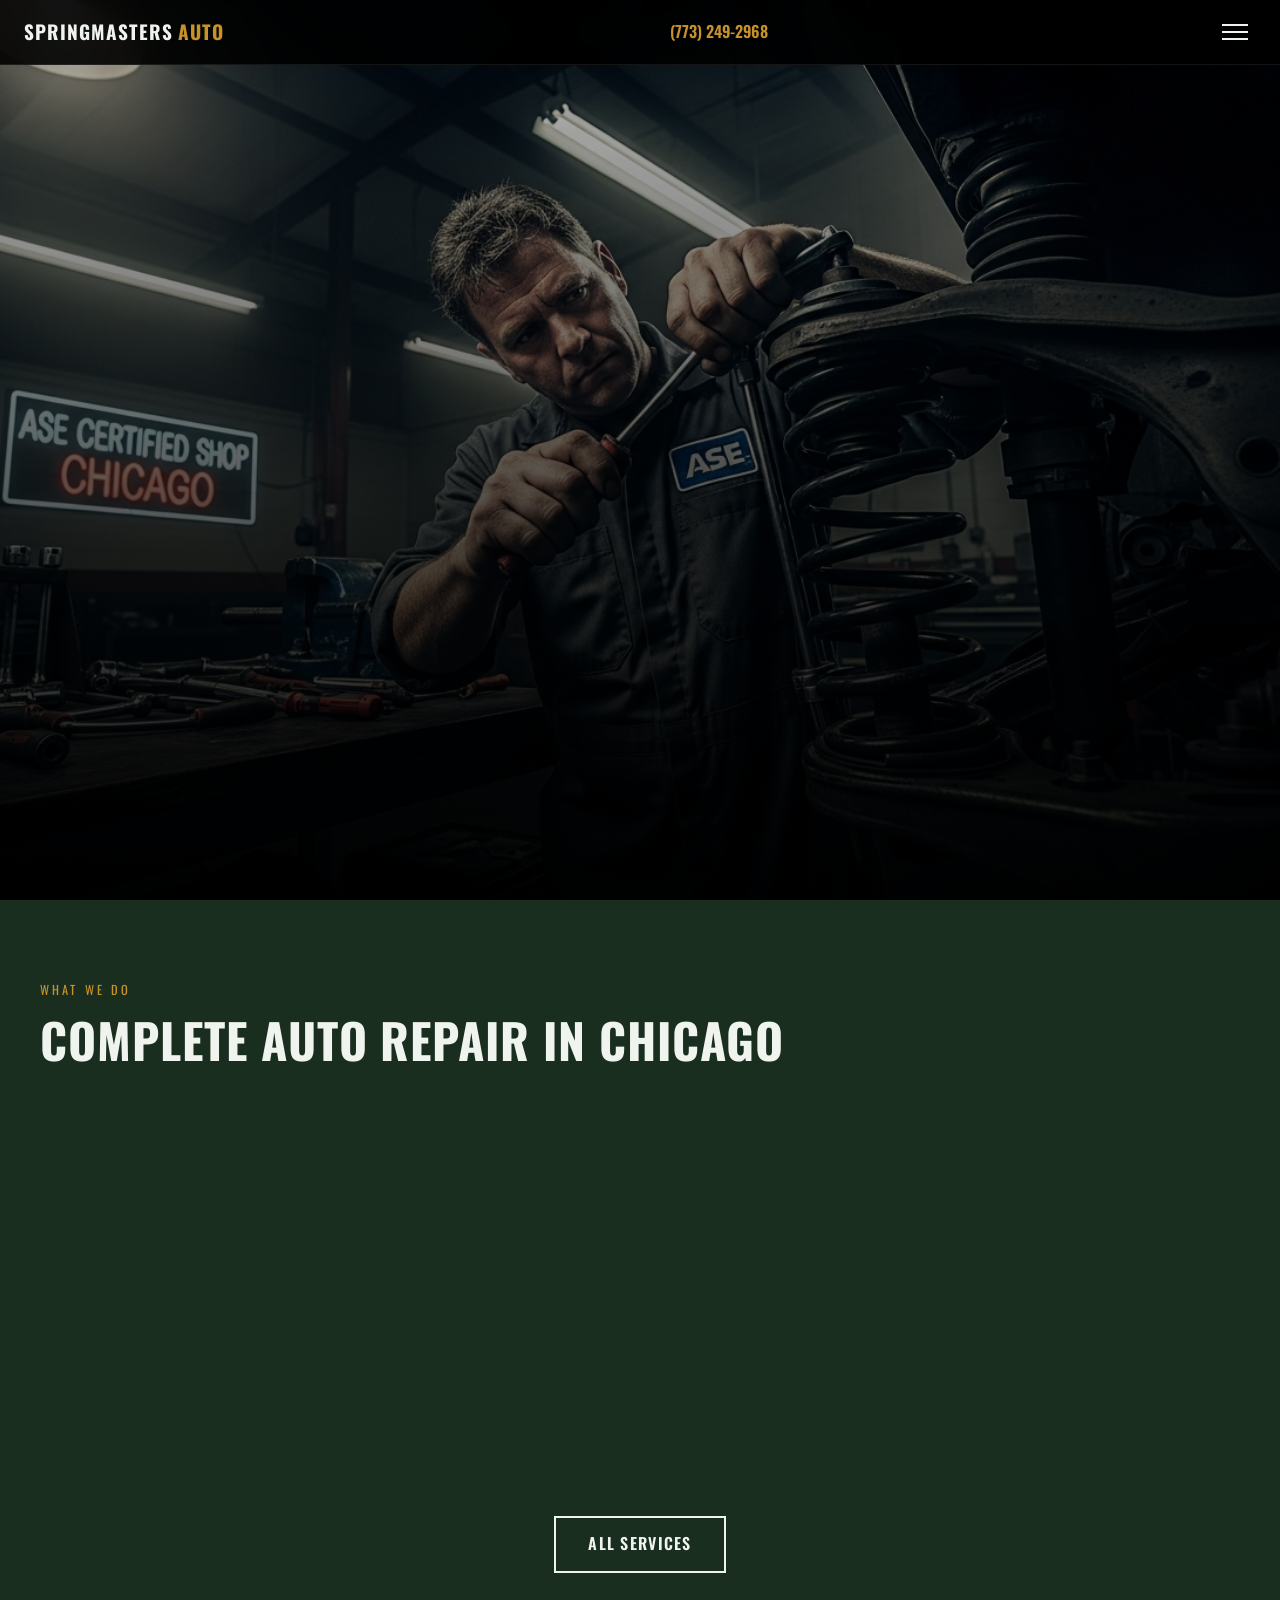
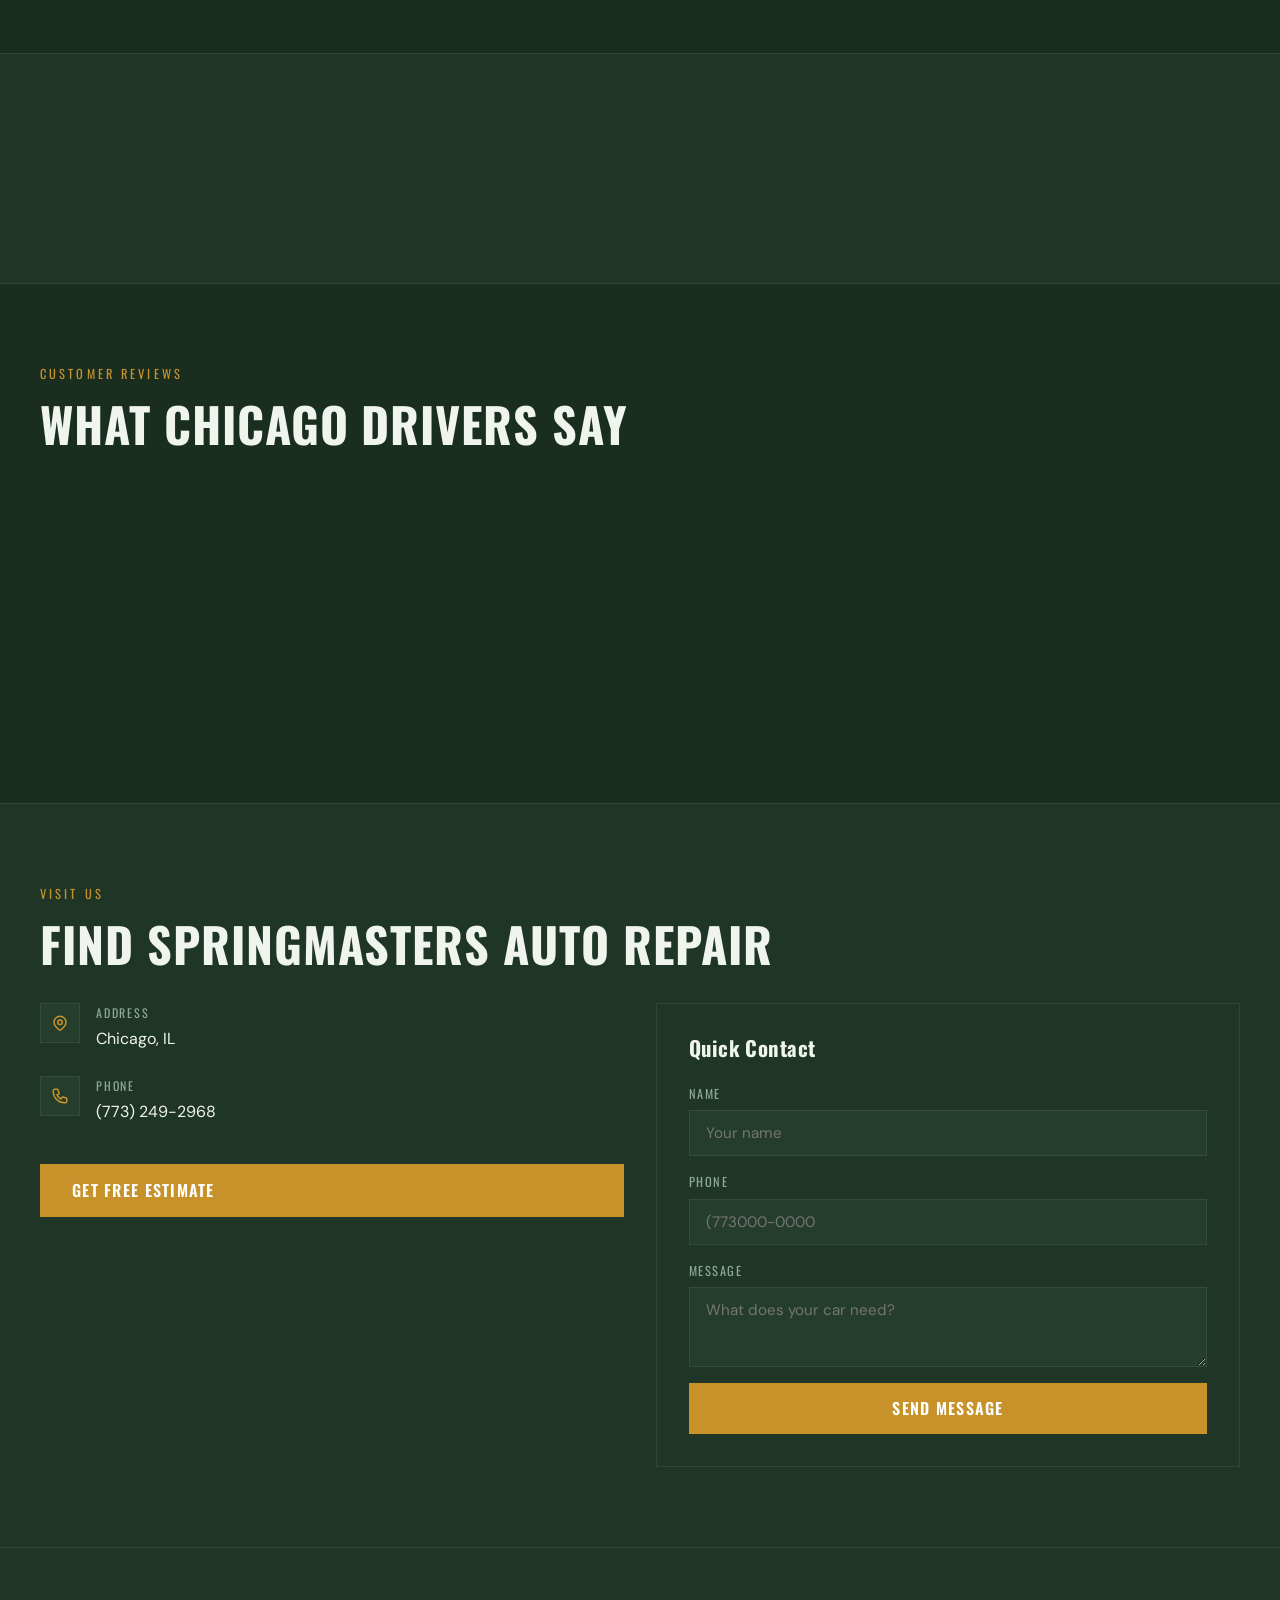
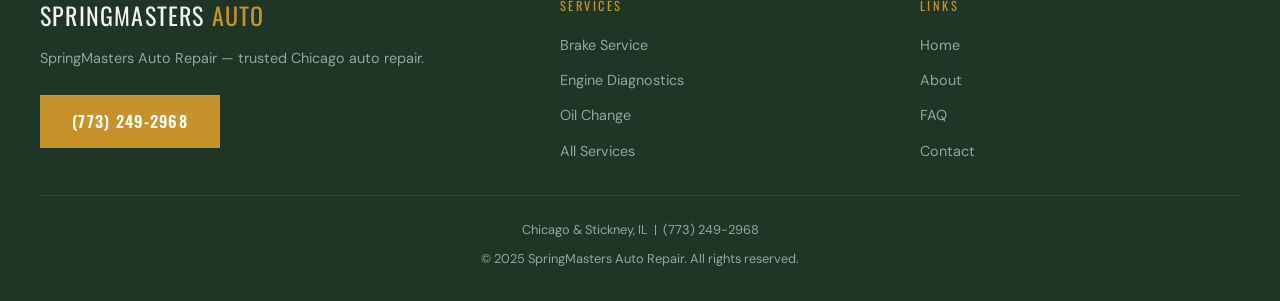
==== index.html @ 3fdfe179 "feat: website rebuild for springmasters-auto" ====
<!DOCTYPE html>
<!--
DESIGN SYSTEM — SpringMasters Auto Repair
Niche: Auto Repair (Trades)
Color: Full-bleed hero, Chicago trades palette
Nav: Hamburger drawer
Hero: Roll 4 — Editorial full-bleed image
Motion: Roll 2 — Staggered float-up
Sections: Roll 1 — Hero → Services → Stats → Testimonials → FAQ preview → Contact
Die 6 Layout: Roll 1
-->
<html lang="en">
<head>
  <meta charset="UTF-8"><meta name="viewport" content="width=device-width, initial-scale=1.0">
  <title>Auto Repair Chicago | SpringMasters Auto Repair</title>
  <meta name="description" content="SpringMasters Auto Repair — Chicago's trusted auto repair since 1995. ASE certified, honest estimates, same-day service available. Call (773) 249-2968.">
  <meta property="og:title" content="SpringMasters Auto Repair | Chicago, IL Auto Repair"><meta property="og:description" content="Chicago's trusted auto repair since 1995.">
  <meta property="og:url" content="https://oh-ashen-one.github.io/springmasters-auto/">
  <meta property="og:image" content="assets/hero-main.jpg">
  <link rel="canonical" href="https://oh-ashen-one.github.io/springmasters-auto/">
  <link rel="preconnect" href="https://fonts.googleapis.com">
  <link href="https://fonts.googleapis.com/css2?family=Oswald:wght@400;600;700&family=DM+Sans:wght@400;500&display=swap" rel="stylesheet">
  <link rel="stylesheet" href="css/styles.css">
  <script type="application/ld+json">{"@context":"https://schema.org","@type":"AutoRepair","name":"SpringMasters Auto Repair","telephone":"(773) 249-2968","address":{"@type":"PostalAddress","streetAddress":"Chicago","addressLocality":"Chicago","addressRegion":"IL"},"openingHours":"Mo-Fr 08:00-17:30","description":"SpringMasters Auto Repair — Chicago auto repair since 1995. ASE certified.","areaServed":"Chicago, IL"}</script>
</head>
<body>
  <nav class="site-nav"><a href="index.html" class="nav-logo">SpringMasters <span>Auto</span></a><span class="nav-phone-header">(773) 249-2968</span><button class="hamburger" aria-label="Open menu"><span></span><span></span><span></span></button></nav>
  <div class="nav-drawer"><a href="index.html">Home</a><a href="services/index.html">Services</a><a href="about.html">About</a><a href="faq.html">FAQ</a><a href="contact.html">Contact</a><a href="tel:7732492968" class="nav-cta btn btn-primary">(773) 249-2968</a></div>
  <section class="hero">
    <div class="hero-bg"></div>
    <div class="hero-overlay"></div>
    <div class="hero-content">
      <p class="hero-eyebrow">Chicago's Trusted Auto Repair Since 1995</p>
      <h1>Chicago's <span>Trusted</span><br>Auto Repair</h1>
      <p class="hero-sub">ASE certified technicians. Honest estimates. 30+ years serving Chicago drivers. Same-day service available on most repairs.</p>
      <div class="hero-ctas">
        <a href="tel:7732492968" class="btn btn-primary">Call (773) 249-2968</a>
        <a href="services/index.html" class="btn btn-outline">Our Services</a>
      </div>
    </div>
  </section>
  <section style="padding:5rem 1.5rem;background:var(--bg);">
    <div style="max-width:var(--max-w);margin:0 auto;">
      <p class="section-label">What We Do</p>
      <h2 style="margin-bottom:2.5rem;">Complete Auto Repair in Chicago</h2>
      <div class="services-grid"><div class="service-card"><div class="service-card-img"><img src="assets/service-brakes.jpg" alt="Brake Repair Chicago" loading="lazy"></div><div class="service-card-body"><h3>Brake Repair</h3><p>Professional brake repair in Chicago, IL. All makes and models. Free estimates available.</p><a href="services/index.html" class="service-link">Details &rarr;</a></div></div>
<div class="service-card"><div class="service-card-img"><img src="assets/service-engine.jpg" alt="Engine Diagnostics Chicago" loading="lazy"></div><div class="service-card-body"><h3>Engine Diagnostics</h3><p>Professional engine diagnostics in Chicago, IL. All makes and models. Free estimates available.</p><a href="services/index.html" class="service-link">Details &rarr;</a></div></div>
<div class="service-card"><div class="service-card-img"><img src="assets/service-oil.jpg" alt="Transmission Service Chicago" loading="lazy"></div><div class="service-card-body"><h3>Transmission Service</h3><p>Professional transmission service in Chicago, IL. All makes and models. Free estimates available.</p><a href="services/index.html" class="service-link">Details &rarr;</a></div></div>
</div>
      <div style="text-align:center;margin-top:2.5rem;"><a href="services/index.html" class="btn btn-outline">All Services</a></div>
    </div>
  </section>
  <div class="stats-section">
    <div class="stats-grid">
      <div class="stat-item"><div class="stat-number" data-count="30">30+</div><div class="stat-label">Years in Business</div></div>
      <div class="stat-item"><div class="stat-number" data-count="8000">8,000+</div><div class="stat-label">Customers Served</div></div>
      <div class="stat-item"><div class="stat-number" data-count="5">5</div><div class="stat-label">Star Reviews</div></div>
      <div class="stat-item"><div class="stat-number" data-count="100">100%</div><div class="stat-label">Work Guaranteed</div></div>
    </div>
  </div>
  <section style="padding:5rem 1.5rem;background:var(--bg);">
    <div style="max-width:var(--max-w);margin:0 auto;">
      <p class="section-label">Customer Reviews</p>
      <h2 style="margin-bottom:2.5rem;">What Chicago Drivers Say</h2>
      <div class="testimonials-grid"><div class="testimonial-card"><div class="testimonial-stars">&#9733;&#9733;&#9733;&#9733;&#9733;</div><p class="testimonial-text">"Excellent service! They diagnosed my check engine light quickly and explained everything clearly. Prices were fair and the work was done right."</p><div class="testimonial-author">Chicago Customer</div></div>
<div class="testimonial-card"><div class="testimonial-stars">&#9733;&#9733;&#9733;&#9733;&#9733;</div><p class="testimonial-text">"I've been coming to SpringMasters for years. Family-owned shop that treats you like a real customer. Highly recommend."</p><div class="testimonial-author">Stickney Driver</div></div>
<div class="testimonial-card"><div class="testimonial-stars">&#9733;&#9733;&#9733;&#9733;&#9733;</div><p class="testimonial-text">"Fast, friendly service. Fixed my suspension issue same-day. Will definitely be back!"</p><div class="testimonial-author">Logan Square</div></div>
</div>
    </div>
  </section>
  <section style="padding:5rem 1.5rem;background:var(--bg-2);border-top:1px solid var(--border);">
    <div style="max-width:var(--max-w);margin:0 auto;">
      <p class="section-label">Visit Us</p>
      <h2 style="margin-bottom:2rem;">Find SpringMasters Auto Repair</h2>
      <div class="contact-grid">
        <div class="contact-info">
          <div class="contact-item"><div class="contact-icon"><svg xmlns="http://www.w3.org/2000/svg" fill="none" viewBox="0 0 24 24" stroke="currentColor"><path stroke-linecap="round" stroke-linejoin="round" stroke-width="2" d="M17.657 16.657L13.414 20.9a1.998 1.998 0 01-2.827 0l-4.244-4.243a8 8 0 1111.314 0z"/><path stroke-linecap="round" stroke-linejoin="round" stroke-width="2" d="M15 11a3 3 0 11-6 0 3 3 0 016 0z"/></svg></div><div><p class="contact-label">Address</p><p class="contact-value">Chicago, IL</p></div></div>
          <div class="contact-item"><div class="contact-icon"><svg xmlns="http://www.w3.org/2000/svg" fill="none" viewBox="0 0 24 24" stroke="currentColor"><path stroke-linecap="round" stroke-linejoin="round" stroke-width="2" d="M3 5a2 2 0 012-2h3.28a1 1 0 01.948.684l1.498 4.493a1 1 0 01-.502 1.21l-2.257 1.13a11.042 11.042 0 005.516 5.516l1.13-2.257a1 1 0 011.21-.502l4.493 1.498a1 1 0 01.684.949V19a2 2 0 01-2 2h-1C9.716 21 3 14.284 3 6V5z"/></svg></div><div><p class="contact-label">Phone</p><a href="tel:7732492968" class="contact-value">(773) 249-2968</a></div></div>
          <a href="contact.html" class="btn btn-primary" style="margin-top:1rem;">Get Free Estimate</a>
        </div>
        <div class="contact-form">
          <h3 style="margin-bottom:1.5rem;font-size:1.3rem;">Quick Contact</h3>
          <form>
            <div class="form-group"><label>Name</label><input type="text" placeholder="Your name"></div>
            <div class="form-group"><label>Phone</label><input type="tel" placeholder="(773000-0000"></div>
            <div class="form-group"><label>Message</label><textarea placeholder="What does your car need?" style="min-height:80px;"></textarea></div>
            <button type="submit" class="btn btn-primary" style="width:100%;">Send Message</button>
          </form>
        </div>
      </div>
    </div>
  </section>
  <footer class="site-footer">
    <div class="footer-grid">
      <div><div class="footer-brand-name">SpringMasters <span>Auto</span></div><p class="footer-desc">SpringMasters Auto Repair — trusted Chicago auto repair.</p><a href="tel:7732492968" class="btn btn-primary">(773) 249-2968</a></div>
      <div><p class="footer-col-title">Services</p><ul class="footer-links"><li><a href="services/brakes.html">Brake Service</a></li><li><a href="services/engine-diagnostics.html">Engine Diagnostics</a></li><li><a href="services/oil-change.html">Oil Change</a></li><li><a href="services/index.html">All Services</a></li></ul></div>
      <div><p class="footer-col-title">Links</p><ul class="footer-links"><li><a href="index.html">Home</a></li><li><a href="about.html">About</a></li><li><a href="faq.html">FAQ</a></li><li><a href="contact.html">Contact</a></li></ul></div>
    </div>
    <div class="footer-bottom"><p>Chicago &amp; Stickney, IL &nbsp;|&nbsp; (773) 249-2968</p><p>&copy; 2025 SpringMasters Auto Repair. All rights reserved.</p></div>
  </footer>
  <script src="https://cdnjs.cloudflare.com/ajax/libs/gsap/3.12.5/gsap.min.js"></script>
  <script src="https://cdnjs.cloudflare.com/ajax/libs/gsap/3.12.5/ScrollTrigger.min.js"></script>
  <script src="js/main.js"></script>
</body>
</html>
---- css/styles.css ----
/*
DESIGN SYSTEM — SpringMasters Auto Repair
Niche: Auto Repair (Trades)
Color: Night Forest | Background #1A2E20 | Accent #C8922A
Nav: Roll 1 — Full-width bar, sticky
Hero: Roll 4 — Editorial full-bleed image, bold headline overlaid
Motion: Roll 2 — Staggered float-up
Sections: Roll 2 — Hero → About story → Services (alternating) → Testimonials → Contact
*/
:root {
  --bg: #1A2E20;
  --bg-2: #1F3626;
  --bg-3: #243D2C;
  --accent: #C8922A;
  --accent-dark: #C8922Acc;
  --text: #F0F4EE;
  --text-muted: #8EA899;
  --border: rgba(255,255,255,0.08);
  --font-display: 'Oswald', sans-serif;
  --font-body: 'DM Sans', sans-serif;
  --max-w: 1200px;
}
*{margin:0;padding:0;box-sizing:border-box;}
html{scroll-behavior:smooth;}
body{background:var(--bg);color:var(--text);font-family:var(--font-body);font-size:1rem;line-height:1.6;overflow-x:hidden;}
img{max-width:100%;display:block;}
a{color:inherit;text-decoration:none;}
h1,h2,h3,h4{font-family:var(--font-display);font-weight:700;letter-spacing:0.02em;line-height:1.15;}
h1{font-size:clamp(2.2rem,8vw,5rem);text-transform:uppercase;}
h2{font-size:clamp(1.8rem,5vw,3rem);text-transform:uppercase;}
h3{font-size:clamp(1.1rem,3vw,1.5rem);}
.site-nav{position:fixed;top:0;left:0;right:0;z-index:1000;padding:1rem 1.5rem;display:flex;align-items:center;justify-content:space-between;background:rgba(0,0,0,0.9);backdrop-filter:blur(12px);border-bottom:1px solid var(--border);}
.nav-logo{font-family:var(--font-display);font-size:1.2rem;font-weight:700;text-transform:uppercase;letter-spacing:0.05em;}
.nav-logo span{color:var(--accent);}
.nav-phone-header{display:none;font-family:var(--font-display);font-size:1rem;color:var(--accent);font-weight:600;}
.hamburger{background:none;border:none;cursor:pointer;padding:0.5rem;display:flex;flex-direction:column;gap:5px;}
.hamburger span{display:block;width:26px;height:2px;background:var(--text);transition:all 0.3s;}
.hamburger.active span:nth-child(1){transform:translateY(7px) rotate(45deg);}
.hamburger.active span:nth-child(2){opacity:0;}
.hamburger.active span:nth-child(3){transform:translateY(-7px) rotate(-45deg);}
.nav-drawer{position:fixed;top:0;left:0;right:0;bottom:0;background:rgba(0,0,0,0.97);z-index:999;display:flex;flex-direction:column;align-items:center;justify-content:center;gap:2rem;opacity:0;pointer-events:none;transition:opacity 0.3s;}
.nav-drawer.open{opacity:1;pointer-events:all;}
.nav-drawer a{font-family:var(--font-display);font-size:clamp(2rem,6vw,3.5rem);text-transform:uppercase;letter-spacing:0.05em;color:var(--text);transition:color 0.2s;}
.nav-drawer a:hover{color:var(--accent);}
.btn{display:inline-block;padding:0.85rem 2rem;font-family:var(--font-display);font-size:1rem;text-transform:uppercase;letter-spacing:0.08em;font-weight:600;cursor:pointer;transition:all 0.25s;border:none;min-height:44px;}
.btn-primary{background:var(--accent);color:white;}
.btn-primary:hover{opacity:0.9;transform:translateY(-2px);}
.btn-outline{background:transparent;color:var(--text);border:2px solid var(--text);}
.btn-outline:hover{background:var(--text);color:var(--bg);}
.hero{position:relative;min-height:100dvh;display:flex;align-items:flex-end;padding:6rem 1.5rem 4rem;overflow:hidden;}
.hero-bg{position:absolute;inset:0;background:url('../assets/hero-main.jpg') center/cover no-repeat;}
.hero-overlay{position:absolute;inset:0;background:linear-gradient(to top,rgba(0,0,0,0.95) 0%,rgba(0,0,0,0.6) 50%,rgba(0,0,0,0.25) 100%);}
.hero-content{position:relative;z-index:2;max-width:var(--max-w);margin:0 auto;width:100%;}
.hero-eyebrow{font-family:var(--font-display);font-size:0.85rem;letter-spacing:0.2em;text-transform:uppercase;color:var(--accent);margin-bottom:1rem;opacity:0;transform:translateY(30px);}
.hero h1{margin-bottom:1.2rem;opacity:0;transform:translateY(40px);}
.hero h1 span{color:var(--accent);}
.hero-sub{font-size:clamp(1rem,3vw,1.3rem);color:var(--text-muted);max-width:600px;margin-bottom:2rem;opacity:0;transform:translateY(30px);}
.hero-ctas{display:flex;gap:1rem;flex-wrap:wrap;opacity:0;transform:translateY(30px);}
.section{padding:5rem 1.5rem;max-width:var(--max-w);margin:0 auto;}
.section-label{font-family:var(--font-display);font-size:0.78rem;letter-spacing:0.25em;text-transform:uppercase;color:var(--accent);margin-bottom:0.75rem;}
.services-grid{display:grid;grid-template-columns:1fr;gap:1.5rem;}
.service-card{background:var(--bg-2);border:1px solid var(--border);overflow:hidden;transition:all 0.3s;opacity:0;transform:translateY(40px);}
.service-card:hover{border-color:var(--accent);transform:translateY(-4px);}
.service-card-img{height:200px;overflow:hidden;}
.service-card-img img{width:100%;height:100%;object-fit:cover;transition:transform 0.5s;}
.service-card:hover .service-card-img img{transform:scale(1.05);}
.service-card-body{padding:1.5rem;}
.service-card h3{margin-bottom:0.5rem;}
.service-card p{color:var(--text-muted);font-size:0.9rem;margin-bottom:1rem;}
.service-link{color:var(--accent);font-family:var(--font-display);font-size:0.82rem;text-transform:uppercase;letter-spacing:0.1em;transition:gap 0.2s;display:flex;align-items:center;gap:0.4rem;}
.service-link:hover{gap:0.8rem;}
.stats-section{background:var(--bg-2);border-top:1px solid var(--border);border-bottom:1px solid var(--border);}
.stats-grid{display:grid;grid-template-columns:1fr 1fr;gap:2rem;max-width:var(--max-w);margin:0 auto;padding:4rem 1.5rem;}
.stat-item{text-align:center;opacity:0;transform:translateY(30px);}
.stat-number{font-family:var(--font-display);font-size:clamp(2.5rem,8vw,4.5rem);color:var(--accent);font-weight:700;line-height:1;margin-bottom:0.5rem;}
.stat-label{font-size:0.82rem;text-transform:uppercase;letter-spacing:0.12em;color:var(--text-muted);}
.testimonials-grid{display:grid;grid-template-columns:1fr;gap:1.5rem;}
.testimonial-card{background:var(--bg-2);border:1px solid var(--border);border-left:3px solid var(--accent);padding:1.5rem;opacity:0;transform:translateY(40px);}
.testimonial-stars{color:var(--accent);font-size:1rem;margin-bottom:1rem;}
.testimonial-text{color:var(--text-muted);font-size:0.95rem;font-style:italic;margin-bottom:1rem;line-height:1.7;}
.testimonial-author{font-family:var(--font-display);font-size:0.82rem;text-transform:uppercase;letter-spacing:0.08em;}
.faq-list{display:flex;flex-direction:column;gap:0;}
.faq-item{border-bottom:1px solid var(--border);opacity:0;transform:translateY(20px);}
.faq-question{width:100%;background:none;border:none;text-align:left;padding:1.5rem 0;font-family:var(--font-display);font-size:1rem;color:var(--text);cursor:pointer;display:flex;justify-content:space-between;align-items:center;gap:1rem;min-height:44px;}
.faq-icon{width:20px;height:20px;flex-shrink:0;transition:transform 0.3s;color:var(--accent);}
.faq-item.open .faq-icon{transform:rotate(45deg);}
.faq-answer{max-height:0;overflow:hidden;transition:max-height 0.3s;color:var(--text-muted);font-size:0.95rem;}
.faq-item.open .faq-answer{max-height:500px;padding-bottom:1.5rem;}
.contact-grid{display:grid;grid-template-columns:1fr;gap:2rem;}
.contact-info{display:flex;flex-direction:column;gap:1.5rem;}
.contact-item{display:flex;gap:1rem;align-items:flex-start;}
.contact-icon{width:40px;height:40px;background:var(--bg-3);border:1px solid var(--border);display:flex;align-items:center;justify-content:center;flex-shrink:0;}
.contact-icon svg{width:18px;height:18px;color:var(--accent);}
.contact-label{font-family:var(--font-display);font-size:0.75rem;text-transform:uppercase;letter-spacing:0.15em;color:var(--text-muted);margin-bottom:0.25rem;}
.contact-value{font-size:1rem;}
.contact-form{background:var(--bg-2);border:1px solid var(--border);padding:2rem;}
.form-group{display:flex;flex-direction:column;gap:0.4rem;margin-bottom:1rem;}
.form-group label{font-family:var(--font-display);font-size:0.78rem;text-transform:uppercase;letter-spacing:0.12em;color:var(--text-muted);}
.form-group input,.form-group select,.form-group textarea{background:var(--bg-3);border:1px solid var(--border);color:var(--text);padding:0.75rem 1rem;font-family:var(--font-body);font-size:0.95rem;outline:none;transition:border-color 0.2s;min-height:44px;}
.form-group input:focus,.form-group select:focus,.form-group textarea:focus{border-color:var(--accent);}
.form-group textarea{min-height:120px;resize:vertical;}
.map-placeholder{height:280px;background:var(--bg-3);border:1px solid var(--border);overflow:hidden;margin-top:1.5rem;}
.map-placeholder iframe{width:100%;height:100%;border:0;}
.cta-band{background:var(--accent);padding:3rem 1.5rem;text-align:center;}
.cta-band h2{color:white;margin-bottom:1rem;font-size:clamp(1.5rem,4vw,2.5rem);}
.cta-band p{color:rgba(255,255,255,0.85);margin-bottom:1.5rem;}
.cta-band .btn{background:white;color:var(--accent);}
.cta-band .btn:hover{background:var(--bg);color:white;}
.site-footer{background:var(--bg-2);border-top:1px solid var(--border);padding:3rem 1.5rem 2rem;}
.footer-grid{max-width:var(--max-w);margin:0 auto;display:grid;grid-template-columns:1fr;gap:2.5rem;}
.footer-brand-name{font-family:var(--font-display);font-size:1.5rem;text-transform:uppercase;letter-spacing:0.05em;margin-bottom:0.75rem;}
.footer-brand-name span{color:var(--accent);}
.footer-desc{color:var(--text-muted);font-size:0.9rem;line-height:1.7;margin-bottom:1.5rem;}
.footer-col-title{font-family:var(--font-display);font-size:0.78rem;text-transform:uppercase;letter-spacing:0.2em;color:var(--accent);margin-bottom:1rem;}
.footer-links{list-style:none;display:flex;flex-direction:column;gap:0.6rem;}
.footer-links a{color:var(--text-muted);font-size:0.9rem;transition:color 0.2s;}
.footer-links a:hover{color:var(--text);}
.footer-bottom{max-width:var(--max-w);margin:2rem auto 0;padding-top:1.5rem;border-top:1px solid var(--border);display:flex;flex-direction:column;gap:0.5rem;align-items:center;text-align:center;}
.footer-bottom p{color:var(--text-muted);font-size:0.8rem;}
.breadcrumb{padding:6rem 1.5rem 1rem;max-width:var(--max-w);margin:0 auto;display:flex;gap:0.5rem;align-items:center;font-size:0.85rem;color:var(--text-muted);}
.breadcrumb a{color:var(--accent);}
.page-hero{background:var(--bg-2);border-bottom:1px solid var(--border);padding:2rem 1.5rem 3rem;}
.page-hero-inner{max-width:var(--max-w);margin:0 auto;}
.page-hero h1{font-size:clamp(1.8rem,5vw,3rem);margin-bottom:0.75rem;}
.page-hero p{color:var(--text-muted);max-width:600px;}
.hours-table{width:100%;border-collapse:collapse;}
.hours-table tr{border-bottom:1px solid var(--border);}
.hours-table td{padding:0.75rem 0;font-size:0.9rem;}
.hours-table td:last-child{color:var(--accent);text-align:right;}
.reveal{opacity:0;transform:translateY(40px);}
@media(prefers-reduced-motion:reduce){*,*::before,*::after{animation-duration:0.01ms!important;transition-duration:0.01ms!important;}}
@media(min-width:768px){.services-grid{grid-template-columns:repeat(2,1fr);}.stats-grid{grid-template-columns:repeat(4,1fr);}.testimonials-grid{grid-template-columns:repeat(2,1fr);}.contact-grid{grid-template-columns:1fr 1fr;}.footer-grid{grid-template-columns:1.5fr 1fr 1fr;}.nav-phone-header{display:block;}}
@media(min-width:1024px){.services-grid{grid-template-columns:repeat(3,1fr);}.testimonials-grid{grid-template-columns:repeat(3,1fr);}}
@media(max-width:480px){.hero-ctas{flex-direction:column;}}
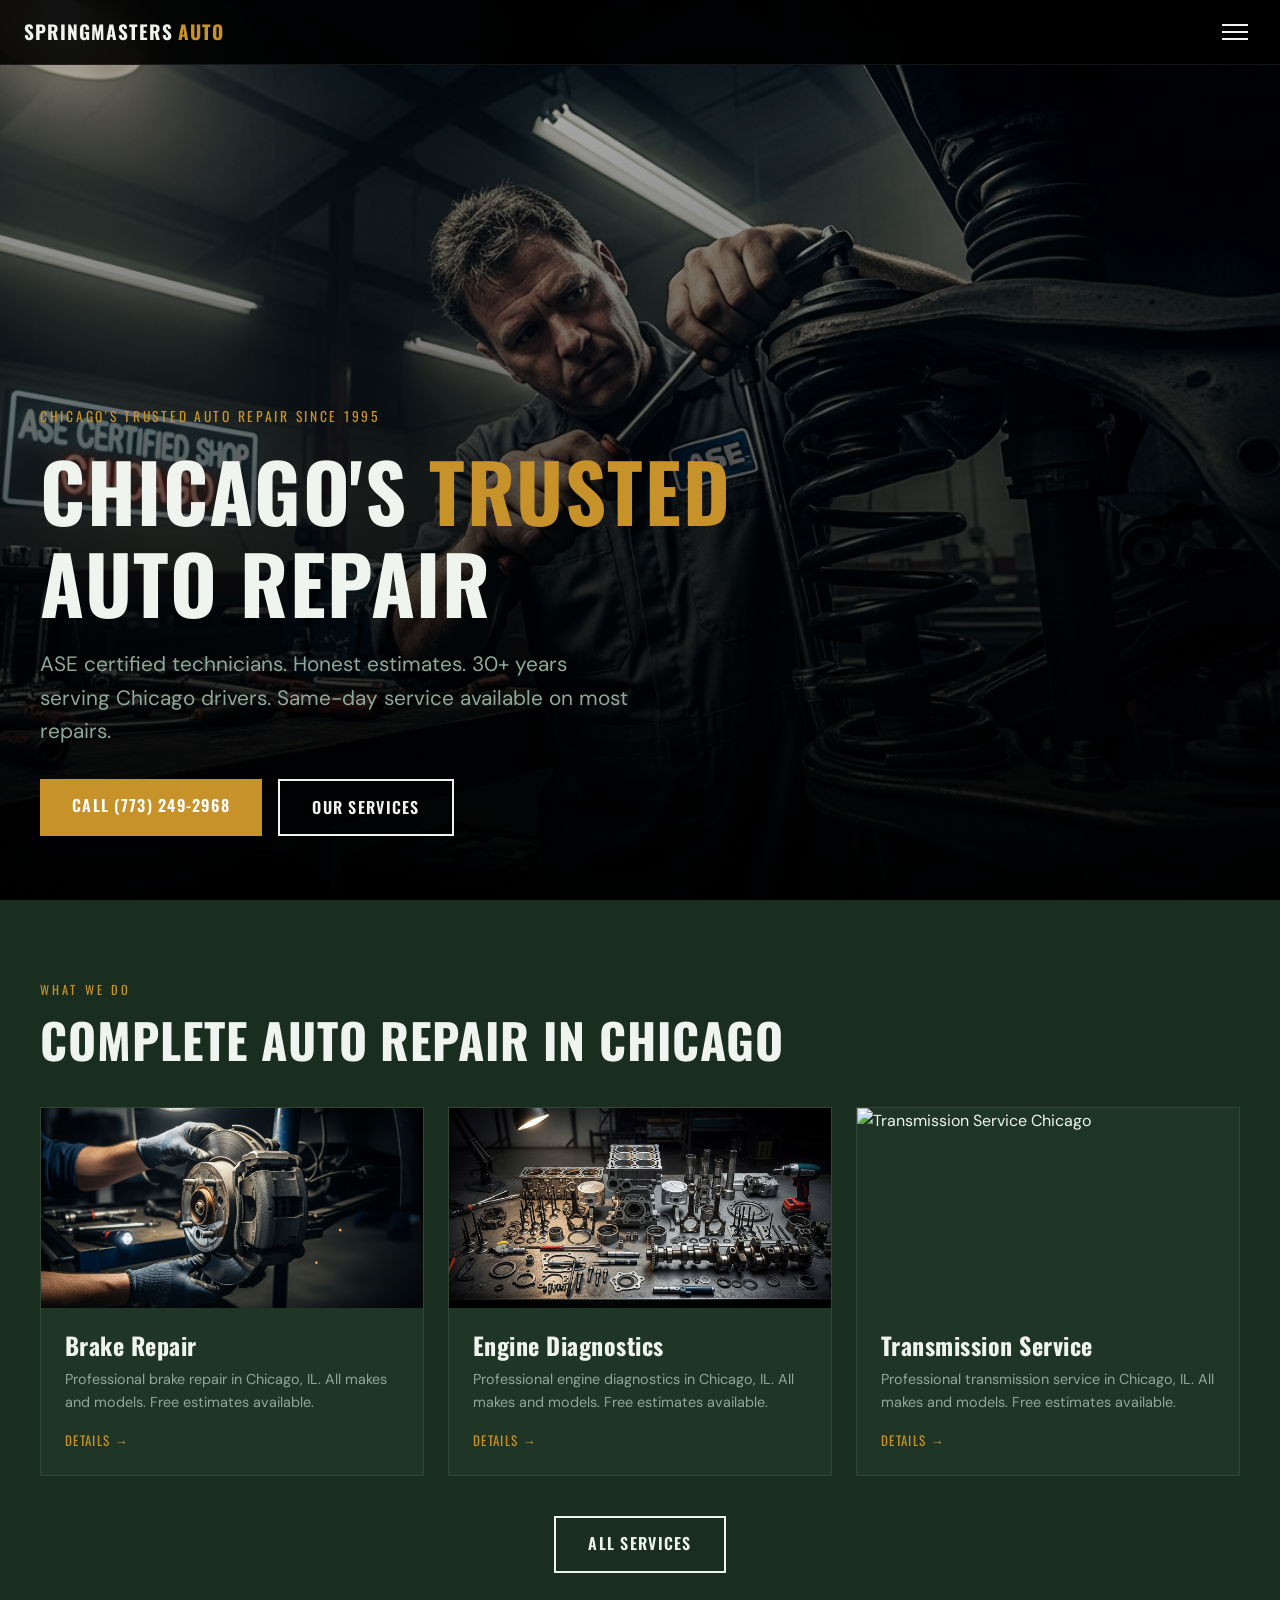
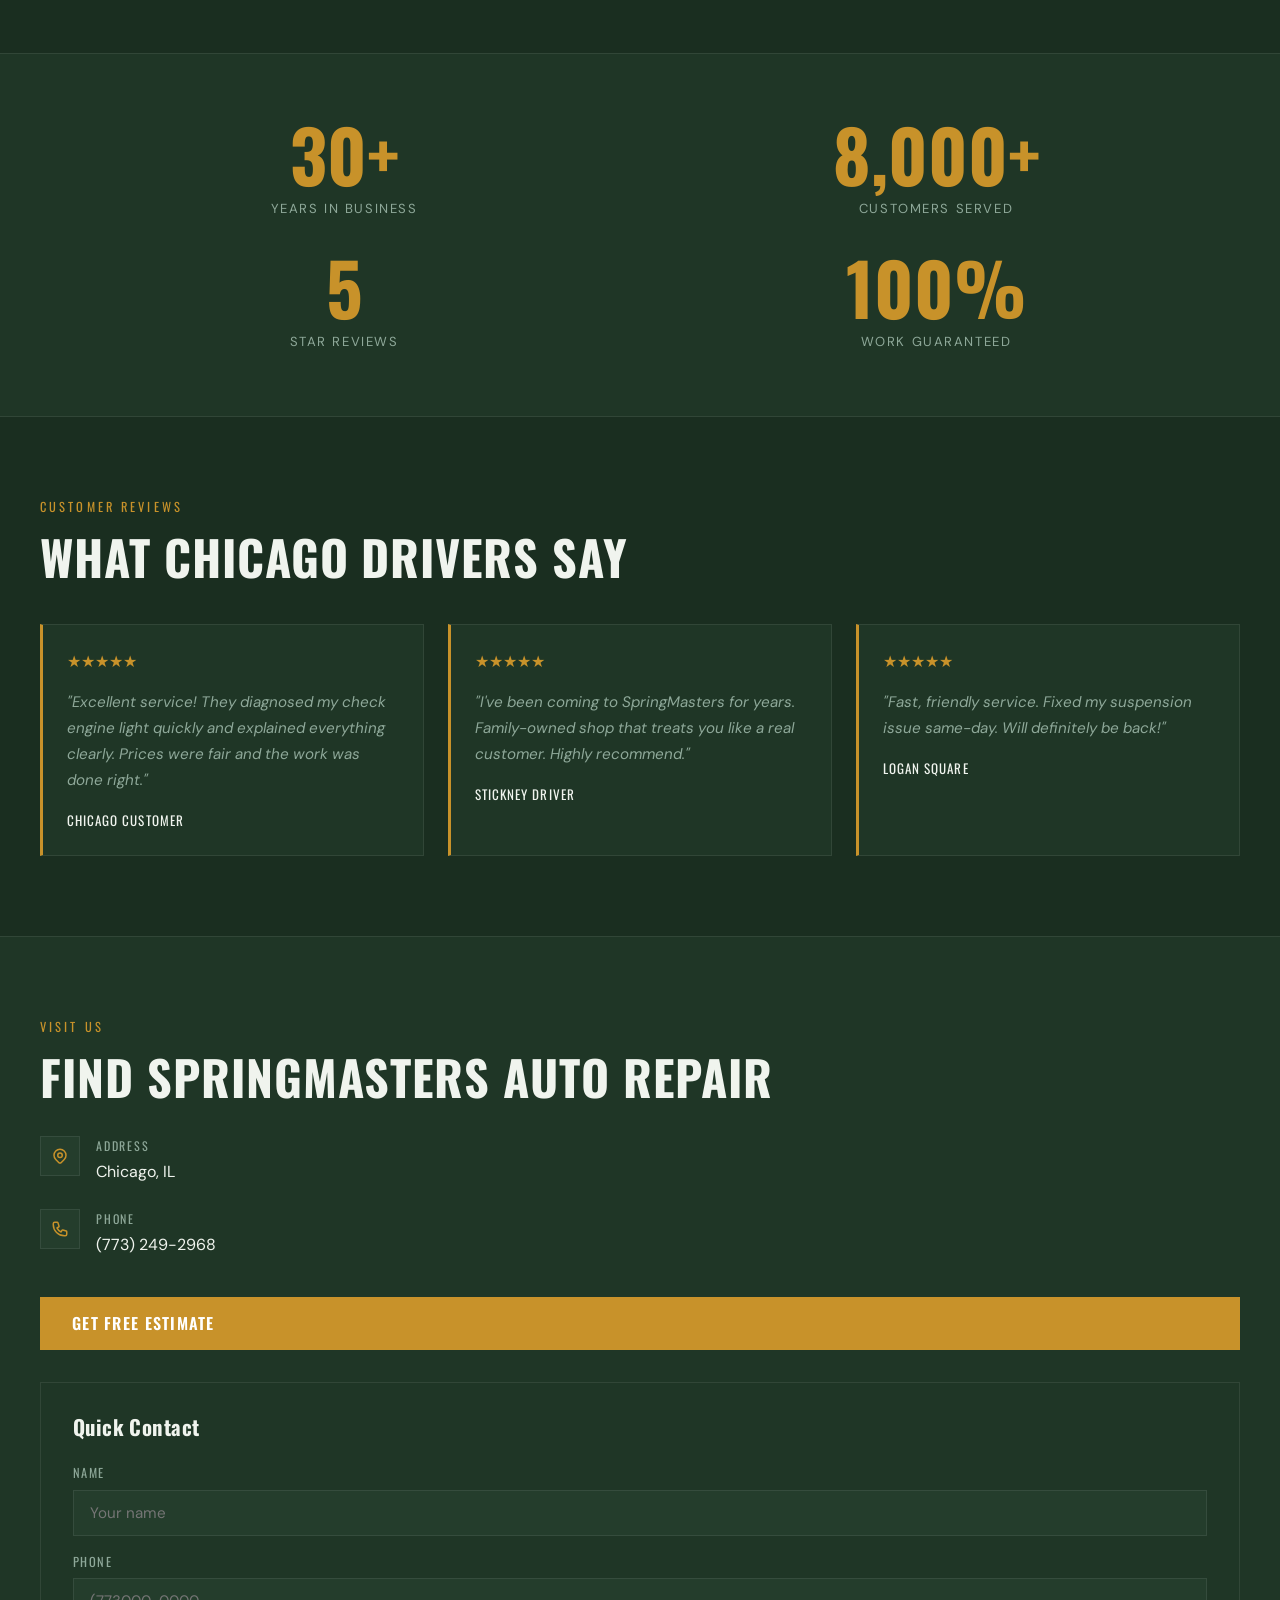
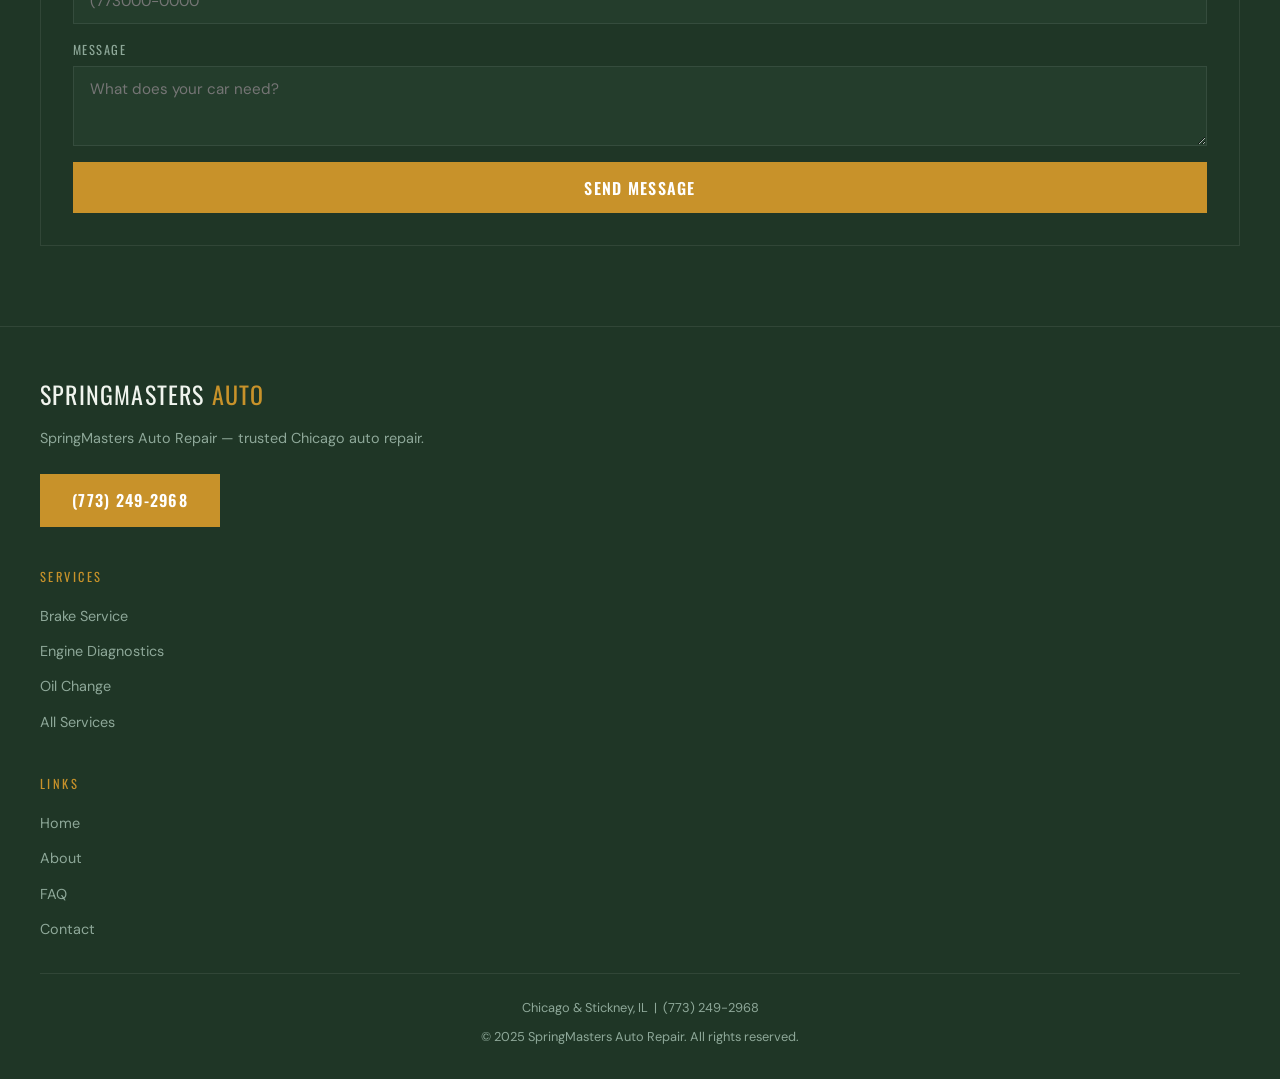
==== commit b1c8ef91: "fix: cache-bust CSS/JS links to force browser reload" ====
--- a/index.html
+++ b/index.html
@@ -20,7 +20,7 @@
   <link rel="canonical" href="https://oh-ashen-one.github.io/springmasters-auto/">
   <link rel="preconnect" href="https://fonts.googleapis.com">
   <link href="https://fonts.googleapis.com/css2?family=Oswald:wght@400;600;700&family=DM+Sans:wght@400;500&display=swap" rel="stylesheet">
-  <link rel="stylesheet" href="css/styles.css">
+  <link rel="stylesheet" href="css/styles.css?v=1774543622">
   <script type="application/ld+json">{"@context":"https://schema.org","@type":"AutoRepair","name":"SpringMasters Auto Repair","telephone":"(773) 249-2968","address":{"@type":"PostalAddress","streetAddress":"Chicago","addressLocality":"Chicago","addressRegion":"IL"},"openingHours":"Mo-Fr 08:00-17:30","description":"SpringMasters Auto Repair — Chicago auto repair since 1995. ASE certified.","areaServed":"Chicago, IL"}</script>
 </head>
 <body>
@@ -98,8 +98,6 @@
     </div>
     <div class="footer-bottom"><p>Chicago &amp; Stickney, IL &nbsp;|&nbsp; (773) 249-2968</p><p>&copy; 2025 SpringMasters Auto Repair. All rights reserved.</p></div>
   </footer>
-  <script src="https://cdnjs.cloudflare.com/ajax/libs/gsap/3.12.5/gsap.min.js"></script>
-  <script src="https://cdnjs.cloudflare.com/ajax/libs/gsap/3.12.5/ScrollTrigger.min.js"></script>
-  <script src="js/main.js"></script>
+  <script src="js/main.js?v=1774543622"></script>
 </body>
 </html>
--- a/css/styles.css
+++ b/css/styles.css
@@ -51,15 +51,15 @@
 .hero-bg{position:absolute;inset:0;background:url('../assets/hero-main.jpg') center/cover no-repeat;}
 .hero-overlay{position:absolute;inset:0;background:linear-gradient(to top,rgba(0,0,0,0.95) 0%,rgba(0,0,0,0.6) 50%,rgba(0,0,0,0.25) 100%);}
 .hero-content{position:relative;z-index:2;max-width:var(--max-w);margin:0 auto;width:100%;}
-.hero-eyebrow{font-family:var(--font-display);font-size:0.85rem;letter-spacing:0.2em;text-transform:uppercase;color:var(--accent);margin-bottom:1rem;opacity:0;transform:translateY(30px);}
-.hero h1{margin-bottom:1.2rem;opacity:0;transform:translateY(40px);}
+.hero-eyebrow{font-family:var(--font-display);font-size:0.85rem;letter-spacing:0.2em;text-transform:uppercase;color:var(--accent);margin-bottom:1rem;opacity:1;}
+.hero h1{margin-bottom:1.2rem;opacity:1;}
 .hero h1 span{color:var(--accent);}
-.hero-sub{font-size:clamp(1rem,3vw,1.3rem);color:var(--text-muted);max-width:600px;margin-bottom:2rem;opacity:0;transform:translateY(30px);}
-.hero-ctas{display:flex;gap:1rem;flex-wrap:wrap;opacity:0;transform:translateY(30px);}
+.hero-sub{font-size:clamp(1rem,3vw,1.3rem);color:var(--text-muted);max-width:600px;margin-bottom:2rem;opacity:1;}
+.hero-ctas{display:flex;gap:1rem;flex-wrap:wrap;opacity:1;}
 .section{padding:5rem 1.5rem;max-width:var(--max-w);margin:0 auto;}
 .section-label{font-family:var(--font-display);font-size:0.78rem;letter-spacing:0.25em;text-transform:uppercase;color:var(--accent);margin-bottom:0.75rem;}
 .services-grid{display:grid;grid-template-columns:1fr;gap:1.5rem;}
-.service-card{background:var(--bg-2);border:1px solid var(--border);overflow:hidden;transition:all 0.3s;opacity:0;transform:translateY(40px);}
+.service-card{background:var(--bg-2);border:1px solid var(--border);overflow:hidden;transition:all 0.3s;opacity:1;}
 .service-card:hover{border-color:var(--accent);transform:translateY(-4px);}
 .service-card-img{height:200px;overflow:hidden;}
 .service-card-img img{width:100%;height:100%;object-fit:cover;transition:transform 0.5s;}
@@ -71,16 +71,16 @@
 .service-link:hover{gap:0.8rem;}
 .stats-section{background:var(--bg-2);border-top:1px solid var(--border);border-bottom:1px solid var(--border);}
 .stats-grid{display:grid;grid-template-columns:1fr 1fr;gap:2rem;max-width:var(--max-w);margin:0 auto;padding:4rem 1.5rem;}
-.stat-item{text-align:center;opacity:0;transform:translateY(30px);}
+.stat-item{text-align:center;opacity:1;}
 .stat-number{font-family:var(--font-display);font-size:clamp(2.5rem,8vw,4.5rem);color:var(--accent);font-weight:700;line-height:1;margin-bottom:0.5rem;}
 .stat-label{font-size:0.82rem;text-transform:uppercase;letter-spacing:0.12em;color:var(--text-muted);}
 .testimonials-grid{display:grid;grid-template-columns:1fr;gap:1.5rem;}
-.testimonial-card{background:var(--bg-2);border:1px solid var(--border);border-left:3px solid var(--accent);padding:1.5rem;opacity:0;transform:translateY(40px);}
+.testimonial-card{background:var(--bg-2);border:1px solid var(--border);border-left:3px solid var(--accent);padding:1.5rem;opacity:1;}
 .testimonial-stars{color:var(--accent);font-size:1rem;margin-bottom:1rem;}
 .testimonial-text{color:var(--text-muted);font-size:0.95rem;font-style:italic;margin-bottom:1rem;line-height:1.7;}
 .testimonial-author{font-family:var(--font-display);font-size:0.82rem;text-transform:uppercase;letter-spacing:0.08em;}
 .faq-list{display:flex;flex-direction:column;gap:0;}
-.faq-item{border-bottom:1px solid var(--border);opacity:0;transform:translateY(20px);}
+.faq-item{border-bottom:1px solid var(--border);opacity:1;}
 .faq-question{width:100%;background:none;border:none;text-align:left;padding:1.5rem 0;font-family:var(--font-display);font-size:1rem;color:var(--text);cursor:pointer;display:flex;justify-content:space-between;align-items:center;gap:1rem;min-height:44px;}
 .faq-icon{width:20px;height:20px;flex-shrink:0;transition:transform 0.3s;color:var(--accent);}
 .faq-item.open .faq-icon{transform:rotate(45deg);}
@@ -127,8 +127,17 @@
 .hours-table tr{border-bottom:1px solid var(--border);}
 .hours-table td{padding:0.75rem 0;font-size:0.9rem;}
 .hours-table td:last-child{color:var(--accent);text-align:right;}
-.reveal{opacity:0;transform:translateY(40px);}
-@media(prefers-reduced-motion:reduce){*,*::before,*::after{animation-duration:0.01ms!important;transition-duration:0.01ms!important;}}
+.reveal{opacity:1;transform:translateY(0);transition:opacity 0.6s ease,transform 0.6s ease;}
+@media (prefers-reduced-motion: reduce) {
+    *, *::before, *::after {
+        animation-duration: 0.01ms !important;
+        transition-duration: 0.01ms !important;
+    }
+}}
 @media(min-width:768px){.services-grid{grid-template-columns:repeat(2,1fr);}.stats-grid{grid-template-columns:repeat(4,1fr);}.testimonials-grid{grid-template-columns:repeat(2,1fr);}.contact-grid{grid-template-columns:1fr 1fr;}.footer-grid{grid-template-columns:1.5fr 1fr 1fr;}.nav-phone-header{display:block;}}
 @media(min-width:1024px){.services-grid{grid-template-columns:repeat(3,1fr);}.testimonials-grid{grid-template-columns:repeat(3,1fr);}}
 @media(max-width:480px){.hero-ctas{flex-direction:column;}}
+@media(max-width:767px){
+  .service-card,.testimonial-card,.stat-item,.reveal,.hero-eyebrow,.hero h1,.hero-sub,.hero-ctas{opacity:1!important;transform:none!important;}
+  .faq-item{opacity:1!important;transform:none!important;}
+}
